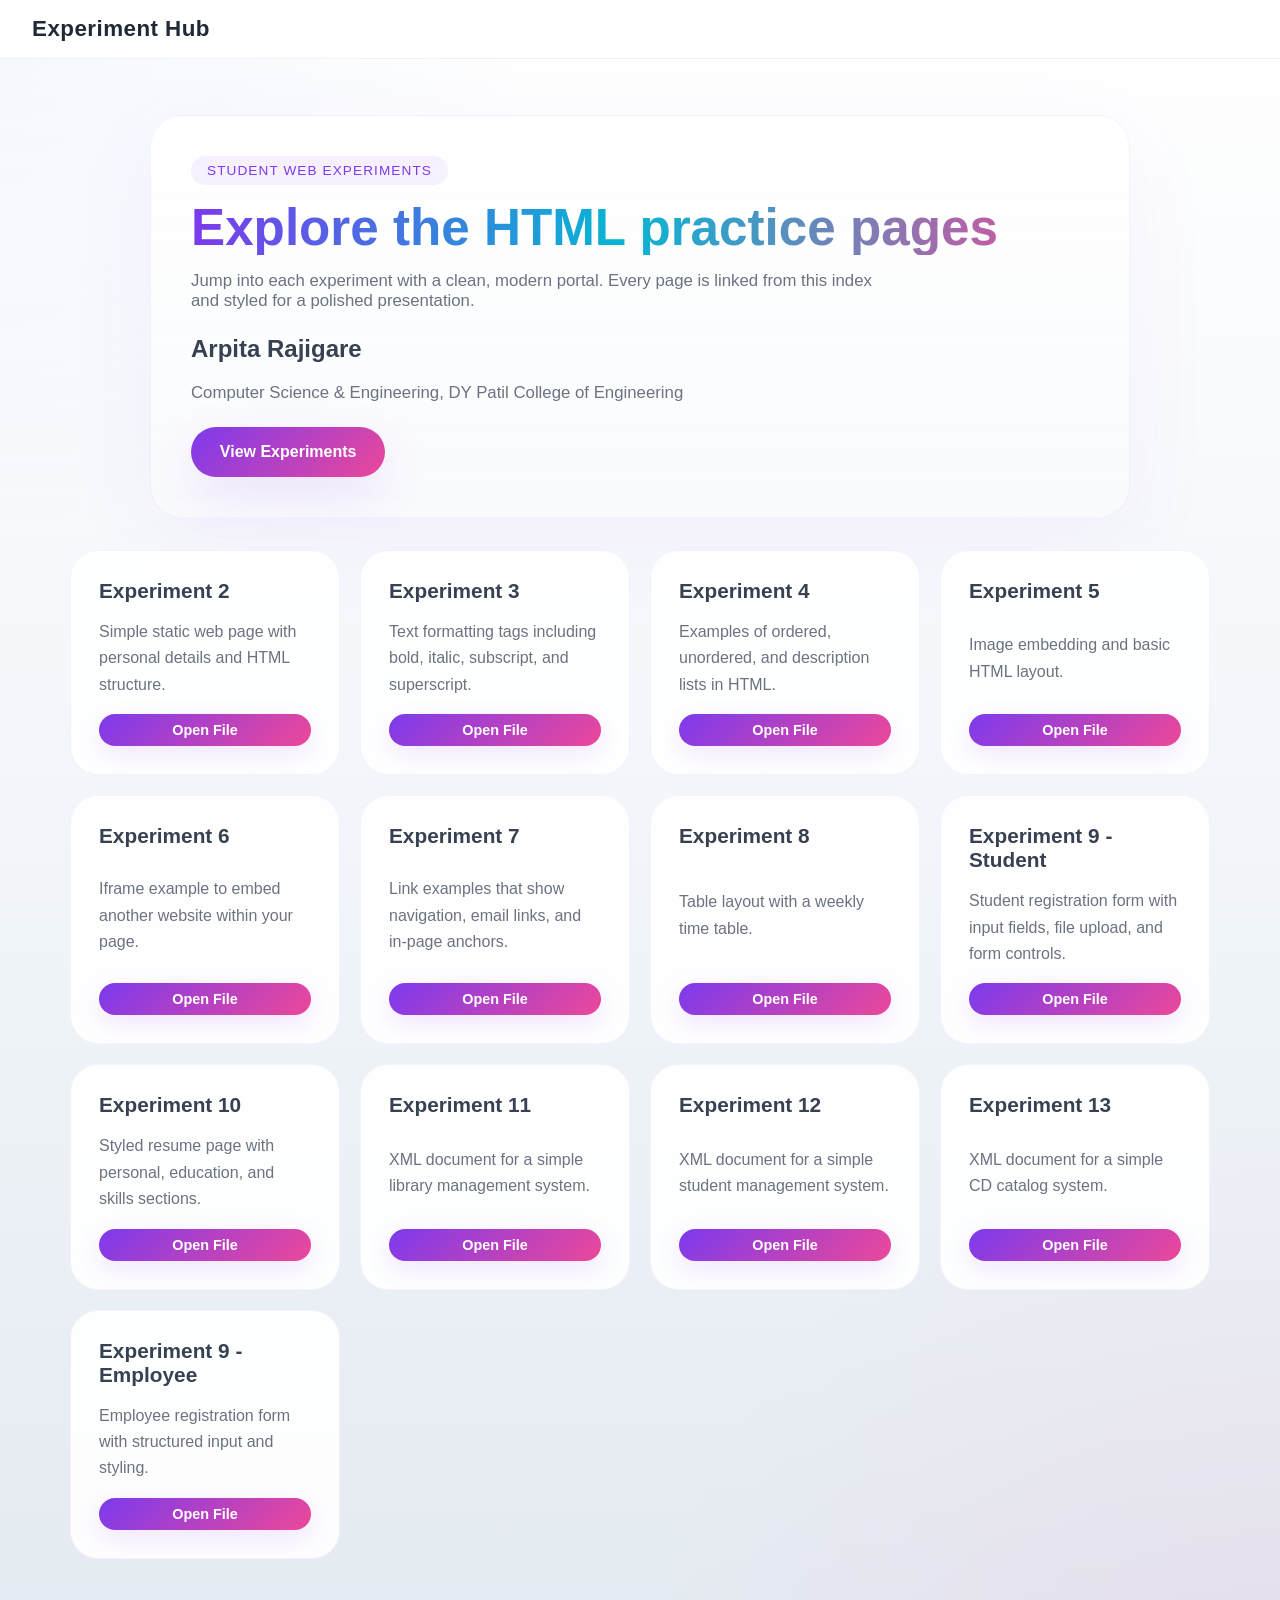
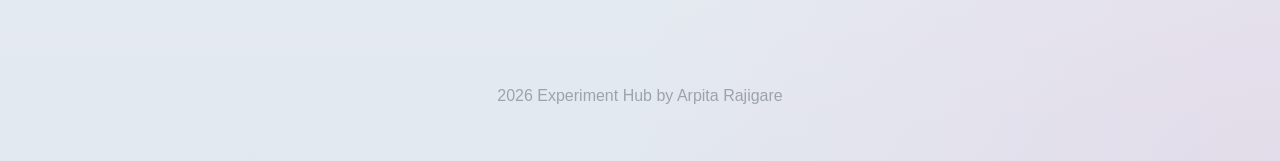
==== index.html @ 99618964 "Add files via upload" ====
<!DOCTYPE html>
<html lang="en">
<head>
    <meta charset="UTF-8">
    <meta name="viewport" content="width=device-width, initial-scale=1.0">
    <title>Experiment Hub</title>
    <link rel="stylesheet" href="style.css">
</head>
<body>
    <header class="page-header">
        <div class="header-left">
            <a class="brand" href="index.html">Experiment Hub</a>
        </div>
    </header>
    <main class="page-main">
        <section class="main-hero">
            <span class="eyebrow">Student Web Experiments</span>
            <h1>Explore the HTML practice pages</h1>

            <p>Jump into each experiment with a clean, modern portal. Every page is linked from this index and styled for a polished presentation.</p>
            <h2>Arpita Rajigare</h2>
            <p>Computer Science & Engineering, DY Patil College of Engineering</p>
            <a class="btn" href="#experiments">View Experiments</a>
        </section>

        <section id="experiments" class="experiment-grid">
            <div class="card">
                <h2>Experiment 2</h2>
                <p>Simple static web page with personal details and HTML structure.</p>
                <a class="btn-small" href="experimentno2.html">Open File</a>
            </div>
            <div class="card">
                <h2>Experiment 3</h2>
                <p>Text formatting tags including bold, italic, subscript, and superscript.</p>
                <a class="btn-small" href="experimentno3.html">Open File</a>
            </div>
            <div class="card">
                <h2>Experiment 4</h2>
                <p>Examples of ordered, unordered, and description lists in HTML.</p>
                <a class="btn-small" href="experimentno4.html">Open File</a>
            </div>
            <div class="card">
                <h2>Experiment 5</h2>
                <p>Image embedding and basic HTML layout.</p>
                <a class="btn-small" href="experimentno5.html">Open File</a>
            </div>
            <div class="card">
                <h2>Experiment 6</h2>
                <p>Iframe example to embed another website within your page.</p>
                <a class="btn-small" href="experimentno6.html">Open File</a>
            </div>
            <div class="card">
                <h2>Experiment 7</h2>
                <p>Link examples that show navigation, email links, and in-page anchors.</p>
                <a class="btn-small" href="experiment7.html">Open File</a>
            </div>
            <div class="card">
                <h2>Experiment 8</h2>
                <p>Table layout with a weekly time table.</p>
                <a class="btn-small" href="experiment8/Table%20tag.html">Open File</a>
            </div>
            <div class="card">
                <h2>Experiment 9 - Student</h2>
                <p>Student registration form with input fields, file upload, and form controls.</p>
                <a class="btn-small" href="experimentno9/student.html">Open File</a>
            </div>
            <div class="card">
                <h2>Experiment 10</h2>
                <p>Styled resume page with personal, education, and skills sections.</p>
                <a class="btn-small" href="experimentno10/resume.html">Open File</a>
            </div>
            <div class="card">
                <h2>Experiment 11</h2>
                <p>XML document for a simple library management system.</p>
                <a class="btn-small" href="experiment no11/library.xml">Open File</a>
            </div>
            <div class="card">
                <h2>Experiment 12</h2>
                <p>XML document for a simple student management system.</p>
                <a class="btn-small" href="experimentno.12/students.xml">Open File</a>
            </div>
            <div class="card">
                <h2>Experiment 13</h2>
                <p>XML document for a simple CD catalog system.</p>
                <a class="btn-small" href="experimentno13/cdcatlog.xml">Open File</a>
            </div>
            <div class="card">
                <h2>Experiment 9 - Employee</h2>
                <p>Employee registration form with structured input and styling.</p>
                <a class="btn-small" href="experimentno9/employee.html">Open File</a>
            </div>
            
        </section>
    </main>

    <footer>
        <p>2026 Experiment Hub by Arpita Rajigare</p>
    </footer>
</body>
</html>
---- style.css ----
:root {
    color-scheme: light;
    color: #1f2937;
    background: #f9fafb;
    font-family: 'Segoe UI', Tahoma, Geneva, Verdana, sans-serif;
}
* {
    box-sizing: border-box;
}
html {
    scroll-behavior: smooth;
}
body {
    margin: 0;
    min-height: 100vh;
    background: radial-gradient(circle at top left, rgba(59, 130, 246, 0.05), transparent 25%),
                radial-gradient(circle at bottom right, rgba(236, 72, 153, 0.08), transparent 30%),
                linear-gradient(180deg, #ffffff 0%, #f1f5f9 50%, #e2e8f0 100%);
    color: #374151;
    animation: glowBackground 20s ease infinite;
}
body::before {
    content: '';
    position: fixed;
    inset: 0;
    background: linear-gradient(135deg, rgba(168, 85, 247, 0.03), transparent 40%),
                linear-gradient(45deg, rgba(236, 72, 153, 0.04), transparent 35%);
    pointer-events: none;
    z-index: -1;
}
.page-header {
    display: flex;
    justify-content: space-between;
    align-items: center;
    gap: 1rem;
    padding: 1rem 2rem;
    background: rgba(255, 255, 255, 0.95);
    position: sticky;
    top: 0;
    z-index: 100;
    border-bottom: 1px solid rgba(168, 85, 247, 0.1);
    backdrop-filter: blur(12px);
}
.header-left {
    display: flex;
    align-items: center;
    gap: 1rem;
}
.brand {
    color: #1f2937;
    text-decoration: none;
    font-size: 1.4rem;
    font-weight: 700;
    letter-spacing: 0.02em;
}
.header-left {
    display: flex;
    align-items: center;
    gap: 1rem;
}
.name {
    color: #7c3aed;
    font-weight: 600;
    background: rgba(168, 85, 247, 0.1);
    padding: 0.25rem 0.5rem;
    border-radius: 8px;
}
.page-nav {
    display: flex;
    flex-wrap: wrap;
    gap: 0.9rem;
}
.page-nav a {
    color: #6b7280;
    text-decoration: none;
    font-weight: 600;
    transition: color 0.2s ease, transform 0.2s ease;
}
.page-nav a:hover {
    color: #7c3aed;
    transform: translateY(-1px);
}
.page-main {
    padding: 1.5rem 2rem 3rem;
}
.main-hero {
    max-width: 980px;
    margin: 2rem auto 2rem;
    padding: 2.5rem;
    border-radius: 32px;
    background: linear-gradient(180deg, rgba(255, 255, 255, 0.95), rgba(248, 250, 252, 0.9));
    border: 1px solid rgba(168, 85, 247, 0.08);
    box-shadow: 0 28px 90px rgba(168, 85, 247, 0.06);
    animation: floatHero 12s ease-in-out infinite;
}
.eyebrow {
    display: inline-block;
    margin-bottom: 1rem;
    padding: 0.45rem 1rem;
    border-radius: 999px;
    background: rgba(168, 85, 247, 0.08);
    color: #7c3aed;
    font-size: 0.85rem;
    letter-spacing: 0.08em;
    text-transform: uppercase;
}
.main-hero h1 {
    margin: 0 0 1rem;
    font-size: clamp(2.4rem, 4vw, 4rem);
    line-height: 1.05;
    background: linear-gradient(90deg, #7c3aed 0%, #06b6d4 48%, #ec4899 100%);
    -webkit-background-clip: text;
    color: transparent;
    animation: shiftText 8s ease infinite;
}
.main-hero p {
    margin: 0 0 1.5rem;
    max-width: 44rem;
    color: #6b7280;
    font-size: 1.05rem;
}
.btn {
    display: inline-flex;
    align-items: center;
    justify-content: center;
    padding: 1rem 1.8rem;
    border-radius: 999px;
    background: linear-gradient(135deg, #7c3aed 0%, #ec4899 100%);
    color: #ffffff;
    font-weight: 700;
    text-decoration: none;
    box-shadow: 0 18px 48px rgba(168, 85, 247, 0.15);
    transition: transform 0.25s ease, box-shadow 0.25s ease, filter 0.25s ease;
    animation: pulseButton 2.5s ease infinite;
}
.btn:hover {
    transform: translateY(-2px) scale(1.01);
    box-shadow: 0 28px 60px rgba(168, 85, 247, 0.2);
    filter: brightness(1.05);
}
.btn-small {
    display: inline-flex;
    align-items: center;
    justify-content: center;
    padding: 0.5rem 1rem;
    border-radius: 999px;
    background: linear-gradient(135deg, #7c3aed 0%, #ec4899 100%);
    color: #ffffff;
    font-weight: 600;
    font-size: 0.9rem;
    text-decoration: none;
    box-shadow: 0 8px 24px rgba(168, 85, 247, 0.15);
    transition: transform 0.2s ease, box-shadow 0.2s ease;
}
.btn-small:hover {
    transform: translateY(-1px);
    box-shadow: 0 12px 32px rgba(168, 85, 247, 0.2);
}
.experiment-grid {
    max-width: 1140px;
    margin: 0 auto 2rem;
    display: grid;
    grid-template-columns: repeat(auto-fit, minmax(240px, 1fr));
    gap: 1.25rem;
}
.card {
    display: flex;
    flex-direction: column;
    justify-content: space-between;
    gap: 1rem;
    min-height: 180px;
    padding: 1.75rem;
    border-radius: 28px;
    background: rgba(255, 255, 255, 0.9);
    border: 1px solid rgba(168, 85, 247, 0.08);
    text-decoration: none;
    color: #374151;
    transition: transform 0.25s ease, border-color 0.25s ease, box-shadow 0.25s ease, background-color 0.25s ease;
    animation: fadeInCard 0.9s ease both;
}
.card:nth-child(odd) {
    animation-delay: 0.1s;
}
.card:nth-child(even) {
    animation-delay: 0.2s;
}
.card:hover {
    transform: translateY(-6px);
    border-color: rgba(168, 85, 247, 0.2);
    box-shadow: 0 26px 60px rgba(168, 85, 247, 0.08);
    background: rgba(248, 250, 252, 0.95);
}
.card h2 {
    font-size: 1.3rem;
    margin: 0;
}
.card p {
    margin: 0;
    color: #6b7280;
    line-height: 1.65;
}
footer {
    padding: 2rem 1rem 2.5rem;
    text-align: center;
    color: #9ca3af;
}
@media (max-width: 720px) {
    .page-header {
        flex-direction: column;
        align-items: stretch;
    }
    .page-nav {
        justify-content: flex-start;
    }
    .main-hero {
        margin: 1.5rem auto;
        padding: 1.75rem;
    }
    .page-main {
        padding: 1rem 1rem 2rem;
    }
}
@keyframes glowBackground {
    0%, 100% {
        background: radial-gradient(circle at top left, rgba(59, 130, 246, 0.05), transparent 25%),
                    radial-gradient(circle at bottom right, rgba(236, 72, 153, 0.08), transparent 30%),
                    linear-gradient(180deg, #ffffff 0%, #f1f5f9 50%, #e2e8f0 100%);
    }
    50% {
        background: radial-gradient(circle at top left, rgba(168, 85, 247, 0.06), transparent 25%),
                    radial-gradient(circle at bottom right, rgba(59, 130, 246, 0.04), transparent 30%),
                    linear-gradient(180deg, #fafafa 0%, #f8fafc 50%, #f1f5f9 100%);
    }
}
@keyframes floatHero {
    0%, 100% { transform: translateY(0px); }
    50% { transform: translateY(-6px); }
}
@keyframes shiftText {
    0%, 100% { background-position: 0% 50%; }
    50% { background-position: 100% 50%; }
}
@keyframes pulseButton {
    0%, 100% { box-shadow: 0 18px 48px rgba(168, 85, 247, 0.15); }
    50% { box-shadow: 0 26px 72px rgba(168, 85, 247, 0.2); transform: scale(1.01); }
}
@keyframes fadeInCard {
    from { opacity: 0; transform: translateY(16px); }
    to { opacity: 1; transform: translateY(0); }
}
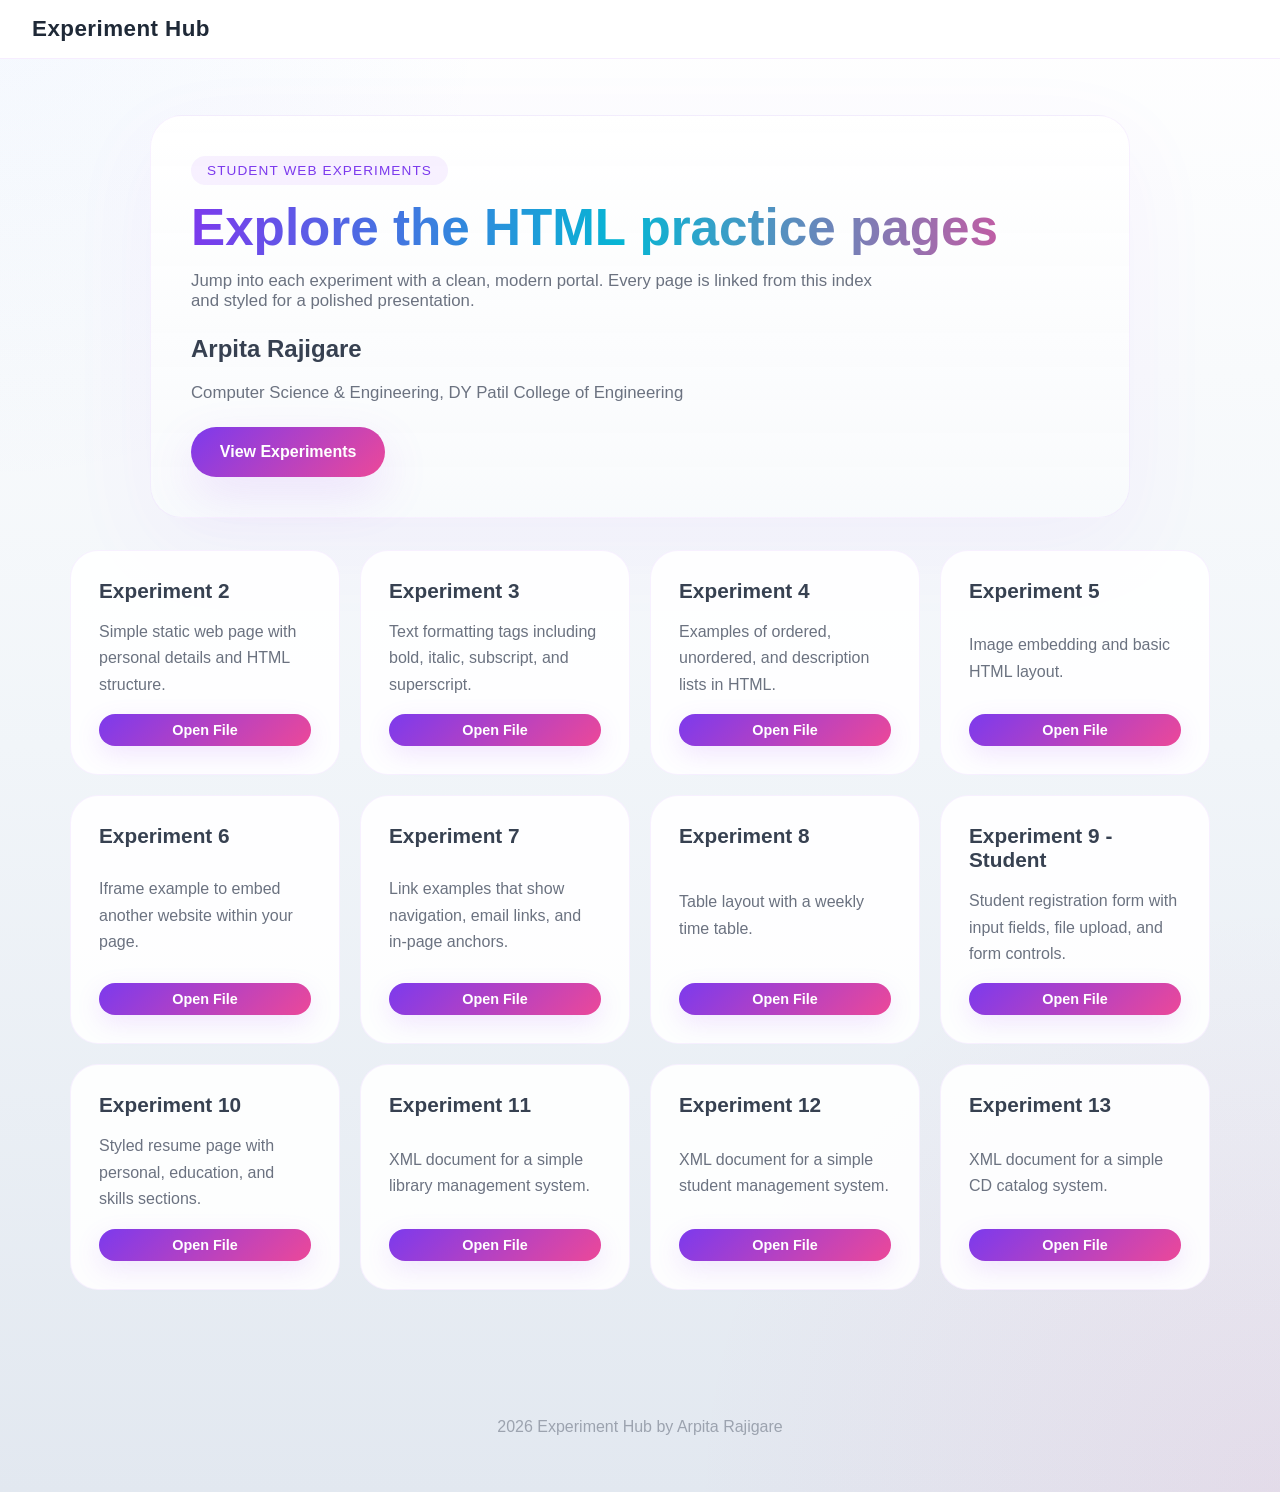
==== commit 877fca9d: "Add files via upload" ====
--- a/index.html
+++ b/index.html
@@ -84,11 +84,6 @@
                 <p>XML document for a simple CD catalog system.</p>
                 <a class="btn-small" href="experimentno13/cdcatlog.xml">Open File</a>
             </div>
-            <div class="card">
-                <h2>Experiment 9 - Employee</h2>
-                <p>Employee registration form with structured input and styling.</p>
-                <a class="btn-small" href="experimentno9/employee.html">Open File</a>
-            </div>
             
         </section>
     </main>
